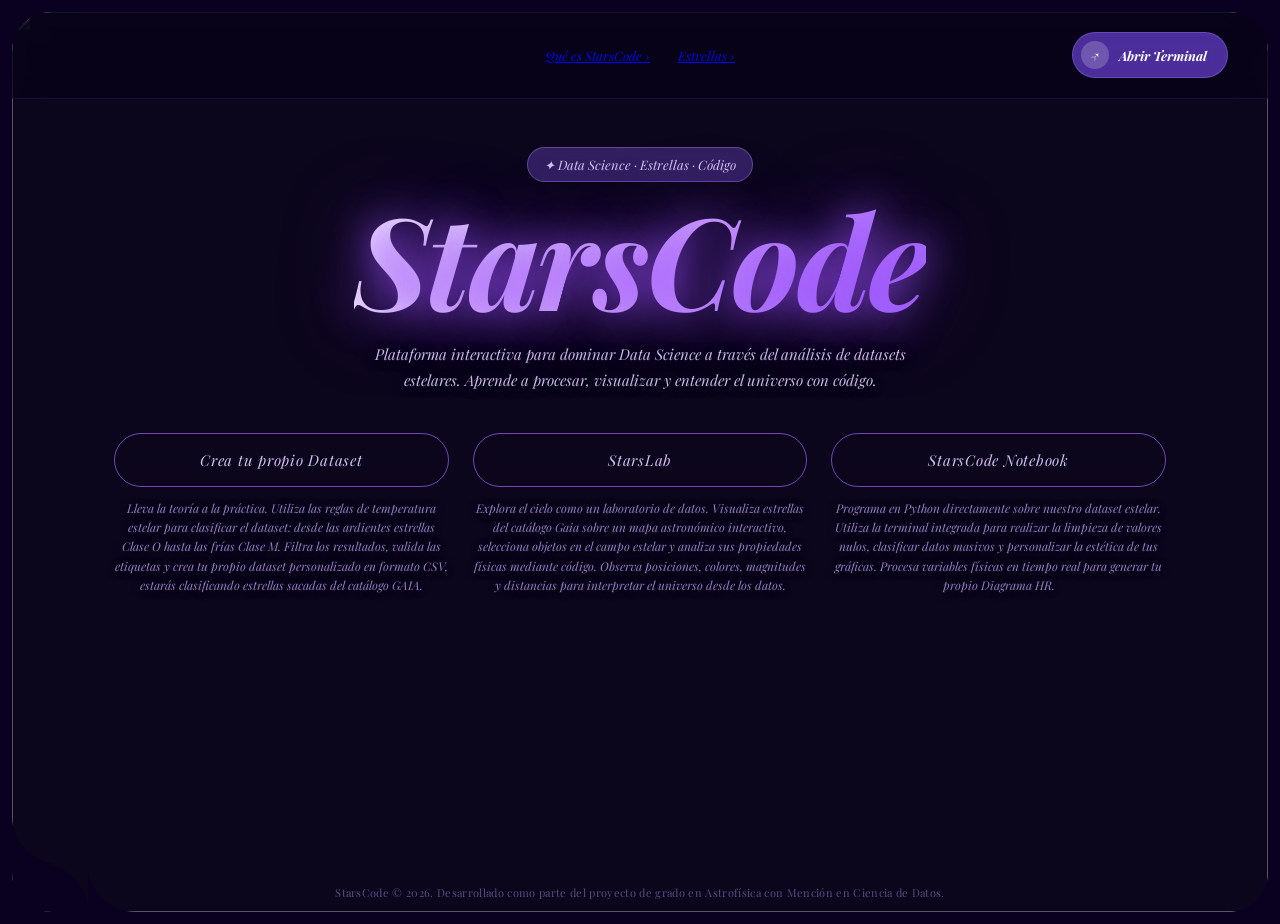
==== index.html @ bf3c79cc "agrego index raiz" ====
<!doctype html>
<html lang="es">
<head>
  <meta charset="UTF-8">
  <meta name="viewport" content="width=device-width, initial-scale=1.0">
  <title>StarsCode — Fluid Asset Streams</title>
  <link rel="preconnect" href="https://fonts.googleapis.com">
  <link rel="preconnect" href="https://fonts.gstatic.com" crossorigin>
  <link href="https://fonts.googleapis.com/css2?family=Playfair+Display:ital,wght@0,400;0,700;1,400;1,700&display=swap" rel="stylesheet">
  <style>
    * { box-sizing: border-box; margin: 0; padding: 0; }

    body {
      width: 100%;
      min-height: 100vh;
      display: flex;
      align-items: center;
      justify-content: center;
      padding: 12px;
      background: #0a0020;
      font-family: 'Playfair Display', serif;
    }

    section.hero-section {
      position: relative;
      width: 100%;
      max-width: 1536px;
      height: 100vh;
      border-radius: 2.5rem;
      overflow: hidden;
      display: flex;
      flex-direction: column;
      align-items: center;
      background: rgba(255,255,255,0.05);
    }

    #bg-gif {
      position: absolute;
      inset: 0;
      width: 100%;
      height: 100%;
      object-fit: cover;
      object-position: center;
      z-index: 0;
    }

    .overlay {
      position: absolute;
      inset: 0;
      background: rgba(4,0,18,0.55);
      z-index: 1;
    }

    .content {
      position: relative;
      z-index: 2;
      width: 100%;
      height: 100%;
      display: flex;
      flex-direction: column;
      align-items: center;
    }

    nav {
      display: flex;
      align-items: center;
      justify-content: space-between;
      padding: 20px 40px;
      width: 100%;
      background: rgba(5,0,20,0.55);
      backdrop-filter: blur(16px);
      border-bottom: 1px solid rgba(120,80,255,0.15);
    }

    nav .logo {
      height: 72px;
      width: auto;
      object-fit: contain;
    }

    nav ul {
      display: flex;
      align-items: center;
      gap: 28px;
      list-style: none;
    }

    nav ul li {
      cursor: pointer;
      font-size: 13px;
      font-style: italic;
      color: rgba(220,210,255,0.85);
      display: flex;
      align-items: center;
      gap: 4px;
      transition: opacity 0.2s;
    }

    nav ul li:hover { opacity: 0.6; }

    .nav-right { display: flex; justify-content: flex-end; flex: 1; }

    .btn-terminal {
      display: flex;
      align-items: center;
      background: rgba(100,60,200,0.75);
      color: #fff;
      border-radius: 9999px;
      padding: 8px 20px 8px 8px;
      gap: 10px;
      border: 1px solid rgba(180,140,255,0.3);
      cursor: pointer;
      font-size: 13px;
      font-family: inherit;
      font-style: italic;
      font-weight: 700;
      backdrop-filter: blur(8px);
      transition: transform 0.2s;
    }

    .btn-terminal:hover { transform: scale(1.02); }

    .icon-circle {
      background: rgba(255,255,255,0.2);
      width: 28px; height: 28px;
      border-radius: 50%;
      display: flex; align-items: center; justify-content: center;
      font-size: 14px;
    }

    .hero-content {
      width: 100%;
      display: flex;
      flex-direction: column;
      align-items: center;
      padding: 48px 24px 0;
      text-align: center;
      max-width: 1100px;
      margin: 0 auto;
    }

    .badge {
      display: flex;
      align-items: center;
      gap: 8px;
      padding: 8px 16px;
      border-radius: 9999px;
      background: rgba(120,80,220,0.35);
      border: 1px solid rgba(180,140,255,0.35);
      width: fit-content;
      margin: 0 auto 12px;
      backdrop-filter: blur(12px);
      font-size: 13px;
      color: rgba(220,200,255,0.95);
      font-style: italic;
    }

    h1 {
      font-size: clamp(64px, 10vw, 130px);
      font-weight: 700;
      font-style: italic;
      font-family: 'Playfair Display', serif;
      color: #ffffff;
      letter-spacing: -0.02em;
      line-height: 1;
      margin-bottom: 20px;
      text-shadow: 0 0 40px rgba(160,80,255,0.9), 0 0 80px rgba(120,60,220,0.6);
      background: linear-gradient(135deg, #ffffff 0%, #d4aaff 50%, #a060ff 100%);
      -webkit-background-clip: text;
      -webkit-text-fill-color: transparent;
    }

    .desc {
      font-size: 15px;
      color: rgba(220,205,255,0.9);
      line-height: 1.7;
      max-width: 540px;
      font-weight: 400;
      margin-bottom: 40px;
      text-shadow: 0 1px 12px rgba(0,0,0,0.8);
      font-style: italic;
    }

    .buttons-row {
      display: flex;
      flex-direction: row;
      align-items: flex-start;
      gap: 24px;
      width: 100%;
      max-width: 1100px;
    }

    @media (max-width: 768px) {
      .buttons-row {
        flex-direction: column;
        align-items: center;
        max-width: 500px;
      }
    }

    .btn-col {
      flex: 1;
      display: flex;
      flex-direction: column;
      align-items: center;
    }

    .btn-main {
      width: 100%;
      padding: 16px 24px;
      font-size: 15px;
      font-weight: 400;
      font-style: italic;
      font-family: inherit;
      color: rgba(220,200,255,0.95);
      background: transparent;
      border: 1.5px solid rgba(160,100,255,0.7);
      border-radius: 9999px;
      cursor: pointer;
      letter-spacing: 0.05em;
      backdrop-filter: blur(8px);
      transition: border-color 0.2s, background 0.2s;
      text-align: center;
    }

    .btn-main:hover {
      border-color: rgba(200,140,255,1);
      background: rgba(120,60,220,0.2);
    }

    .btn-desc {
      margin-top: 12px;
      font-size: 12px;
      font-style: italic;
      color: rgba(190,170,255,0.75);
      line-height: 1.6;
      text-align: center;
      text-shadow: 0 1px 8px rgba(0,0,0,0.9);
    }

    .hero-footer {
      position: absolute;
      bottom: 12px;
      width: 100%;
      text-align: center;
      font-size: 11px;
      color: rgba(180,160,255,0.45);
      letter-spacing: 0.03em;
      pointer-events: none;
      z-index: 2;
      font-style: normal;
    }

    .bottom-left {
      position: absolute;
      bottom: 0; left: 0;
      background: #0a0020;
      border-radius: 0 3rem 0 0;
      padding: 24px 48px 24px 28px;
      z-index: 3;
    }

    .bottom-left .mask-top {
      position: absolute;
      top: -3rem; left: 0;
      width: 3rem; height: 3rem;
      pointer-events: none;
    }

    .bottom-left .mask-right {
      position: absolute;
      bottom: 0; right: -3rem;
      width: 3rem; height: 3rem;
      pointer-events: none;
    }
  </style>
</head>
<body>

<section class="hero-section">
  <img id="bg-gif" src="fondo3.gif" alt="" aria-hidden="true">
  <div class="overlay"></div>

  <div class="content">

    <nav>
  <div style="flex:1; display:flex; align-items:center;">
    <img class="logo" src="logo.png" alt="StarsCode" onerror="this.style.display='none'">
  </div>
  <ul>
    <li><a href="../que-es/index.html">Qué es StarsCode ›</a></li>
    <li><a href="../estrellas/index.html">Estrellas ›</a></li>
    
  </ul>
  <div class="nav-right">
    <button class="btn-terminal" onclick="window.location.href='../diagrama-hr/index.html'">
      <div class="icon-circle">↗</div>
      Abrir Terminal
    </button>
  </div>
</nav>


    <div class="hero-content">

      <div class="badge">✦ Data Science · Estrellas · Código</div>

      <h1>StarsCode</h1>

      <p class="desc">
        Plataforma interactiva para dominar Data Science a través del análisis de datasets estelares. Aprende a procesar, visualizar y entender el universo con código.
      </p>

      <div class="buttons-row">

        <div class="btn-col">
          <button class="btn-main" onclick="window.location.href='../juego-datos/index.html'">
            Crea tu propio Dataset
          </button>
          <p class="btn-desc">
            Lleva la teoría a la práctica. Utiliza las reglas de temperatura estelar para clasificar el dataset: desde las ardientes estrellas Clase O hasta las frías Clase M. Filtra los resultados, valida las etiquetas y crea tu propio dataset personalizado en formato CSV, estarás clasificando estrellas sacadas del catálogo GAIA.
          </p>
        </div>

        <div class="btn-col">
          <button class="btn-main" onclick="window.location.href='../plataforma/index.html'">
            StarsLab
          </button>
          <p class="btn-desc">
            Explora el cielo como un laboratorio de datos. Visualiza estrellas del catálogo Gaia sobre un mapa astronómico interactivo, selecciona objetos en el campo estelar y analiza sus propiedades físicas mediante código. Observa posiciones, colores, magnitudes y distancias para interpretar el universo desde los datos.
          </p>
        </div>

        <div class="btn-col">
          <button class="btn-main" onclick="window.location.href='../diagrama-hr/index.html'">
            StarsCode Notebook
          </button>
          <p class="btn-desc">
            Programa en Python directamente sobre nuestro dataset estelar. Utiliza la terminal integrada para realizar la limpieza de valores nulos, clasificar datos masivos y personalizar la estética de tus gráficas. Procesa variables físicas en tiempo real para generar tu propio Diagrama HR.
          </p>
        </div>

      </div>
    </div>

    <div class="bottom-left">
      <div class="mask-top">
        <svg width="100%" height="100%" viewBox="0 0 56 56" fill="none" xmlns="http://www.w3.org/2000/svg">
          <path d="M0 56V0C0 30.9279 25.0721 56 56 56H0Z" fill="#0a0020"/>
        </svg>
      </div>
      <div class="mask-right">
        <svg width="100%" height="100%" viewBox="0 0 56 56" fill="none" xmlns="http://www.w3.org/2000/svg">
          <path d="M0 56H56C25.0721 56 0 30.9279 0 0V56Z" fill="#0a0020"/>
        </svg>
      </div>
    </div>

  </div>

  <div class="hero-footer">
    StarsCode © 2026. Desarrollado como parte del proyecto de grado en Astrofísica con Mención en Ciencia de Datos.
  </div>

</section>

</body>
</html>
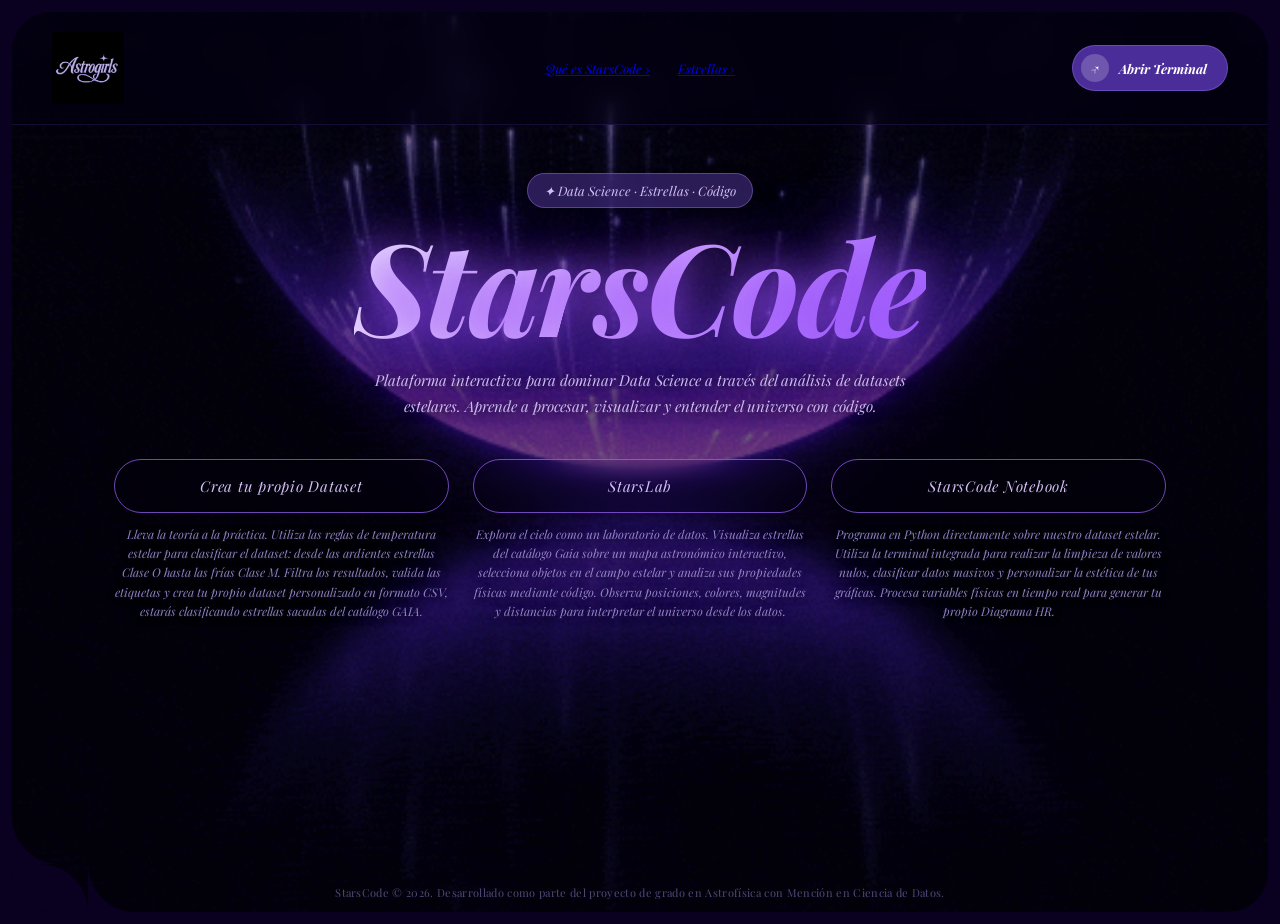
==== commit c1e295cf: "arreglo rutas" ====
--- a/index.html
+++ b/index.html
@@ -288,12 +288,12 @@
     <img class="logo" src="logo.png" alt="StarsCode" onerror="this.style.display='none'">
   </div>
   <ul>
-    <li><a href="../que-es/index.html">Qué es StarsCode ›</a></li>
-    <li><a href="../estrellas/index.html">Estrellas ›</a></li>
+    <li><a href="/starcode/que-es/index.html">Qué es StarsCode ›</a></li>
+    <li><a href="/starcode/estrellas/index.html">Estrellas ›</a></li>
     
   </ul>
   <div class="nav-right">
-    <button class="btn-terminal" onclick="window.location.href='../diagrama-hr/index.html'">
+    <button class="btn-terminal" onclick="window.location.href='/starcode/diagrama-hr/index.html'">
       <div class="icon-circle">↗</div>
       Abrir Terminal
     </button>
@@ -314,7 +314,7 @@
       <div class="buttons-row">
 
         <div class="btn-col">
-          <button class="btn-main" onclick="window.location.href='../juego-datos/index.html'">
+          <button class="btn-main" onclick="window.location.href='/starcode/juego-datos/index.html'">
             Crea tu propio Dataset
           </button>
           <p class="btn-desc">
@@ -323,7 +323,7 @@
         </div>
 
         <div class="btn-col">
-          <button class="btn-main" onclick="window.location.href='../plataforma/index.html'">
+          <button class="btn-main" onclick="window.location.href='/starcode/plataforma/index.html'">
             StarsLab
           </button>
           <p class="btn-desc">
@@ -332,7 +332,7 @@
         </div>
 
         <div class="btn-col">
-          <button class="btn-main" onclick="window.location.href='../diagrama-hr/index.html'">
+          <button class="btn-main" onclick="window.location.href='/starcode/diagrama-hr/index.html'">
             StarsCode Notebook
           </button>
           <p class="btn-desc">
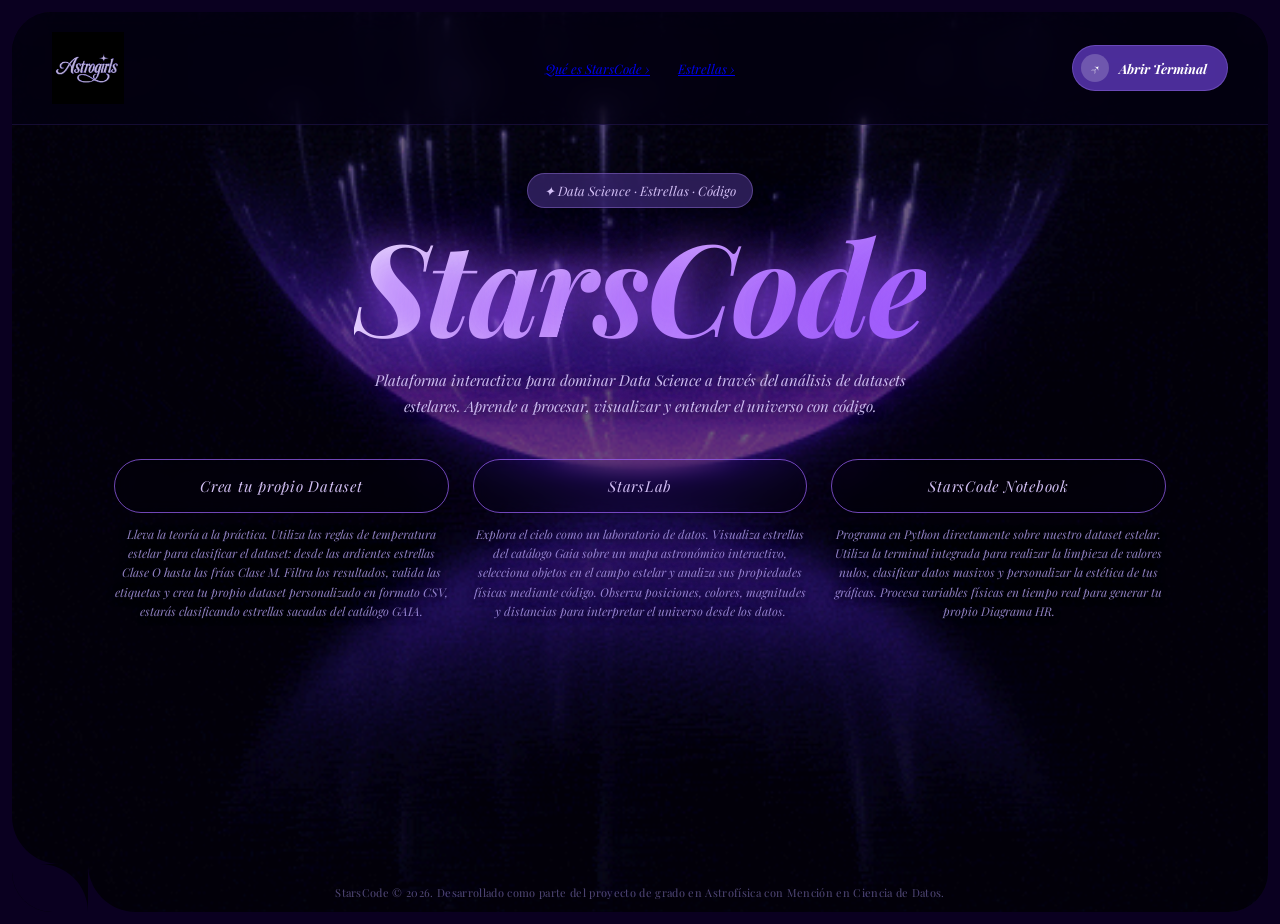
==== commit 22cabc27: "nav rosado pastel todos" ====
--- a/index.html
+++ b/index.html
@@ -89,7 +89,7 @@
       cursor: pointer;
       font-size: 13px;
       font-style: italic;
-      color: rgba(220,210,255,0.85);
+      color: #ffb3d1;
       display: flex;
       align-items: center;
       gap: 4px;
